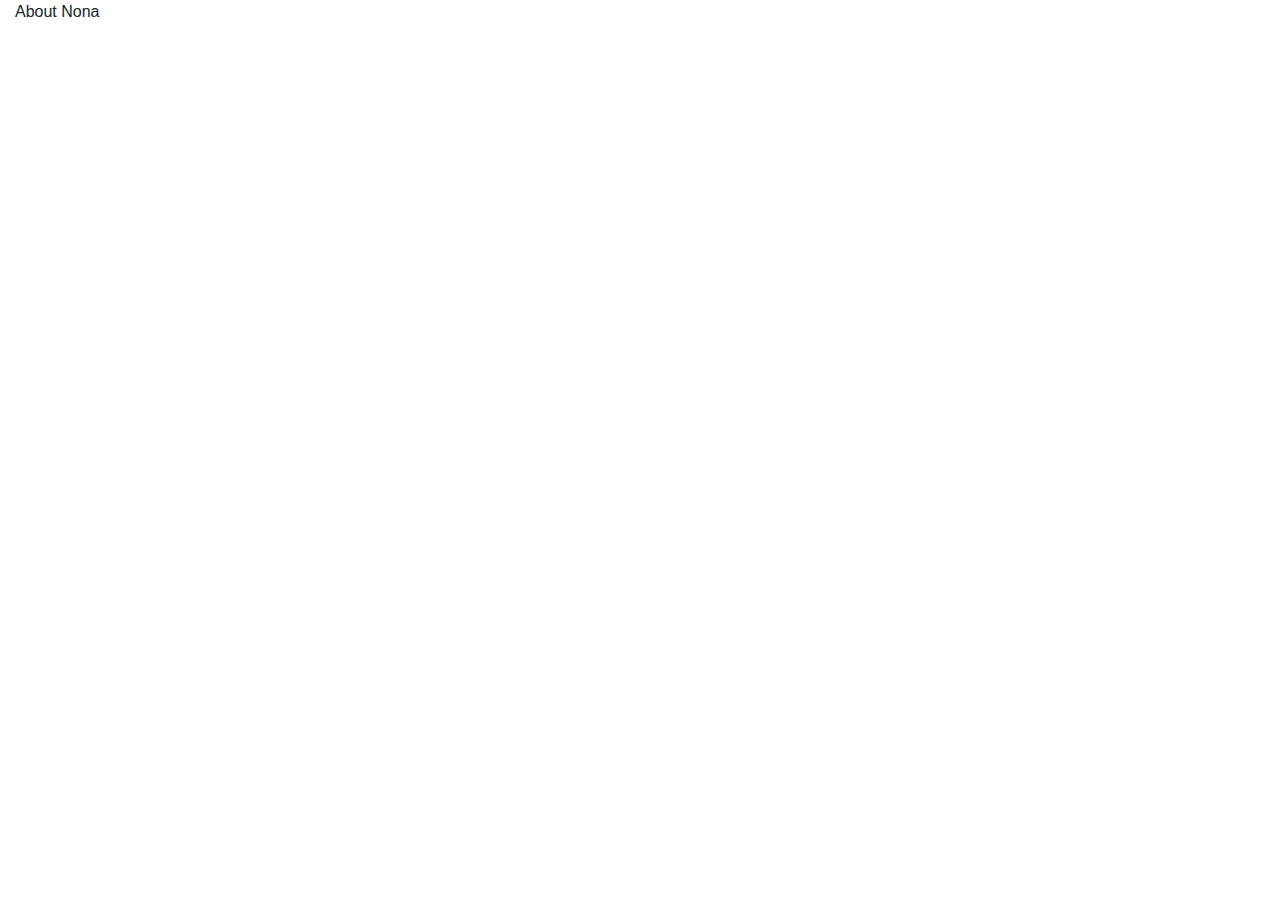
==== colorpicker.html @ 2b67b326 "started hyml, bootstrap" ====
<!DOCTYPE html>
<html lang="en">
<head>


    <title>INSTRUCTIONS</title>
    <meta charset="utf-8">
    <meta name="viewpoint" content="width=device-width, initial-scale=1">

      <link rel="stylesheet" type="text/css" href="colorpicker.css">

      <link rel="stylesheet" href="https://maxcdn.bootstrapcdn.com/bootstrap/4.3.1/css/bootstrap.min.css">

      <script src="https://ajax.googleapis.com/ajax/libs/jquery/3.4.1/jquery.min.js"></script>

      <script src="https://cdnjs.cloudflare.com/ajax/libs/popper.js/1.14.7/umd/popper.min.js"></script>

      <script src="https://maxcdn.bootstrapcdn.com/bootstrap/4.3.1/js/bootstrap.min.js"></script>


</head>

<body>

 <div class="container-fluid">
   <div class="row">
     <div class="col-sm-12">
       About Nona
     </div>
   </div>
 </div>

</body>
</html>
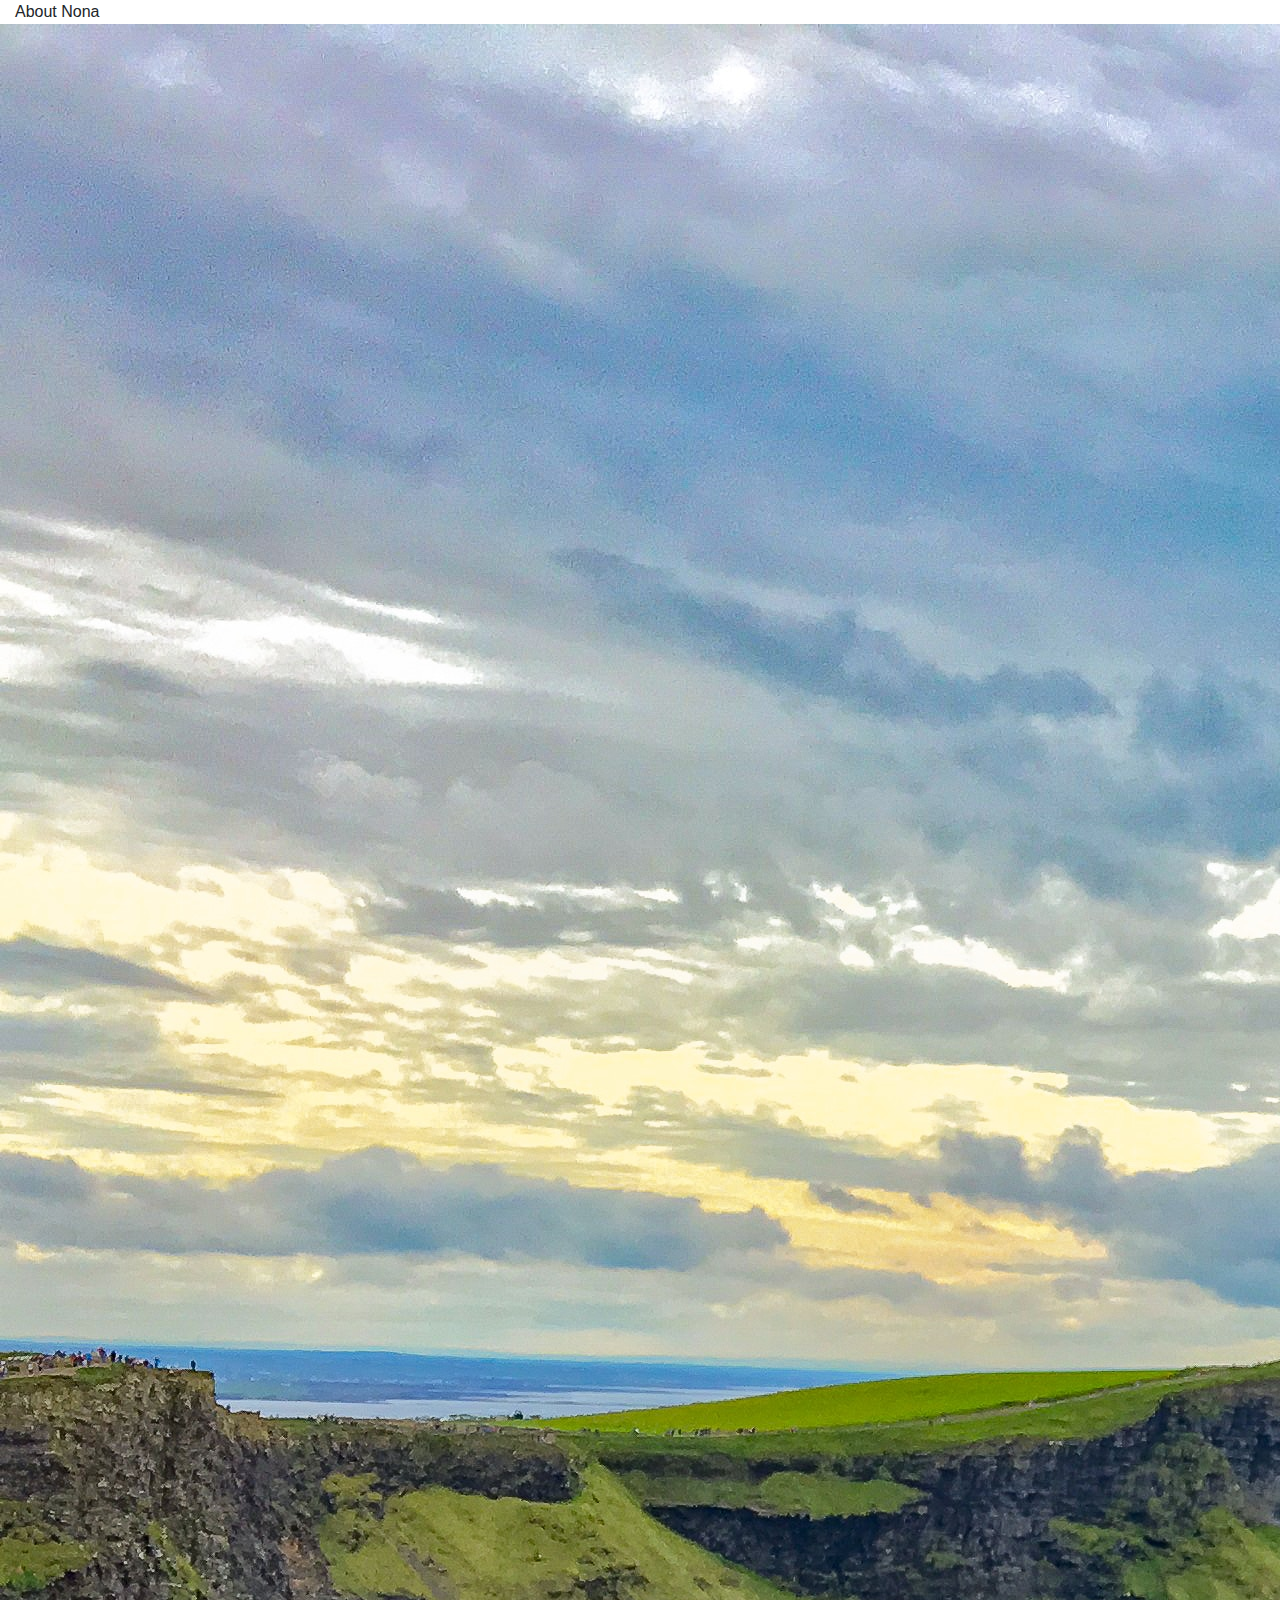
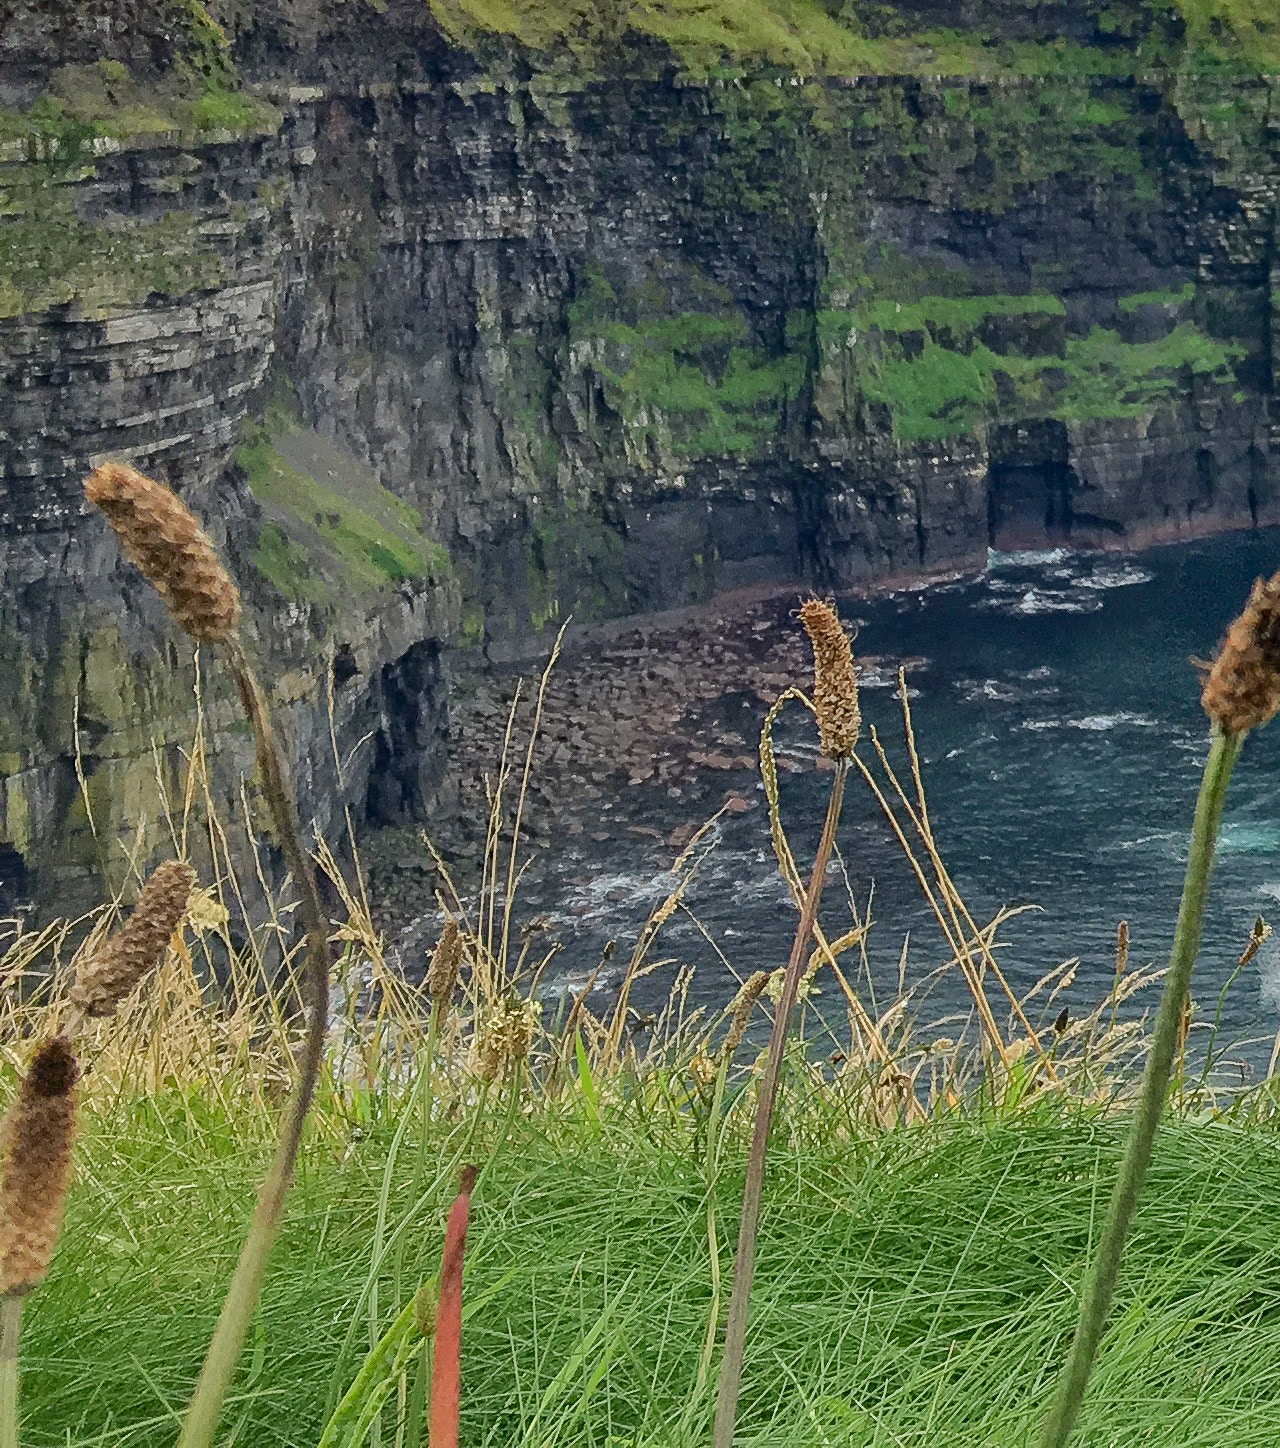
==== commit 54797974: "adding a cover image" ====
--- a/colorpicker.html
+++ b/colorpicker.html
@@ -19,7 +19,6 @@
 
 
 </head>
-
 <body>
 
  <div class="container-fluid">
@@ -30,5 +29,12 @@
    </div>
  </div>
 
+  <div class=row>
+    <div class="col-sm-12">
+      <img id=coverimage src="imgs/coverimage.jpg" alt="The Cliffs of Moher">
+    </div>
+  </div>
+
+
 </body>
 </html>
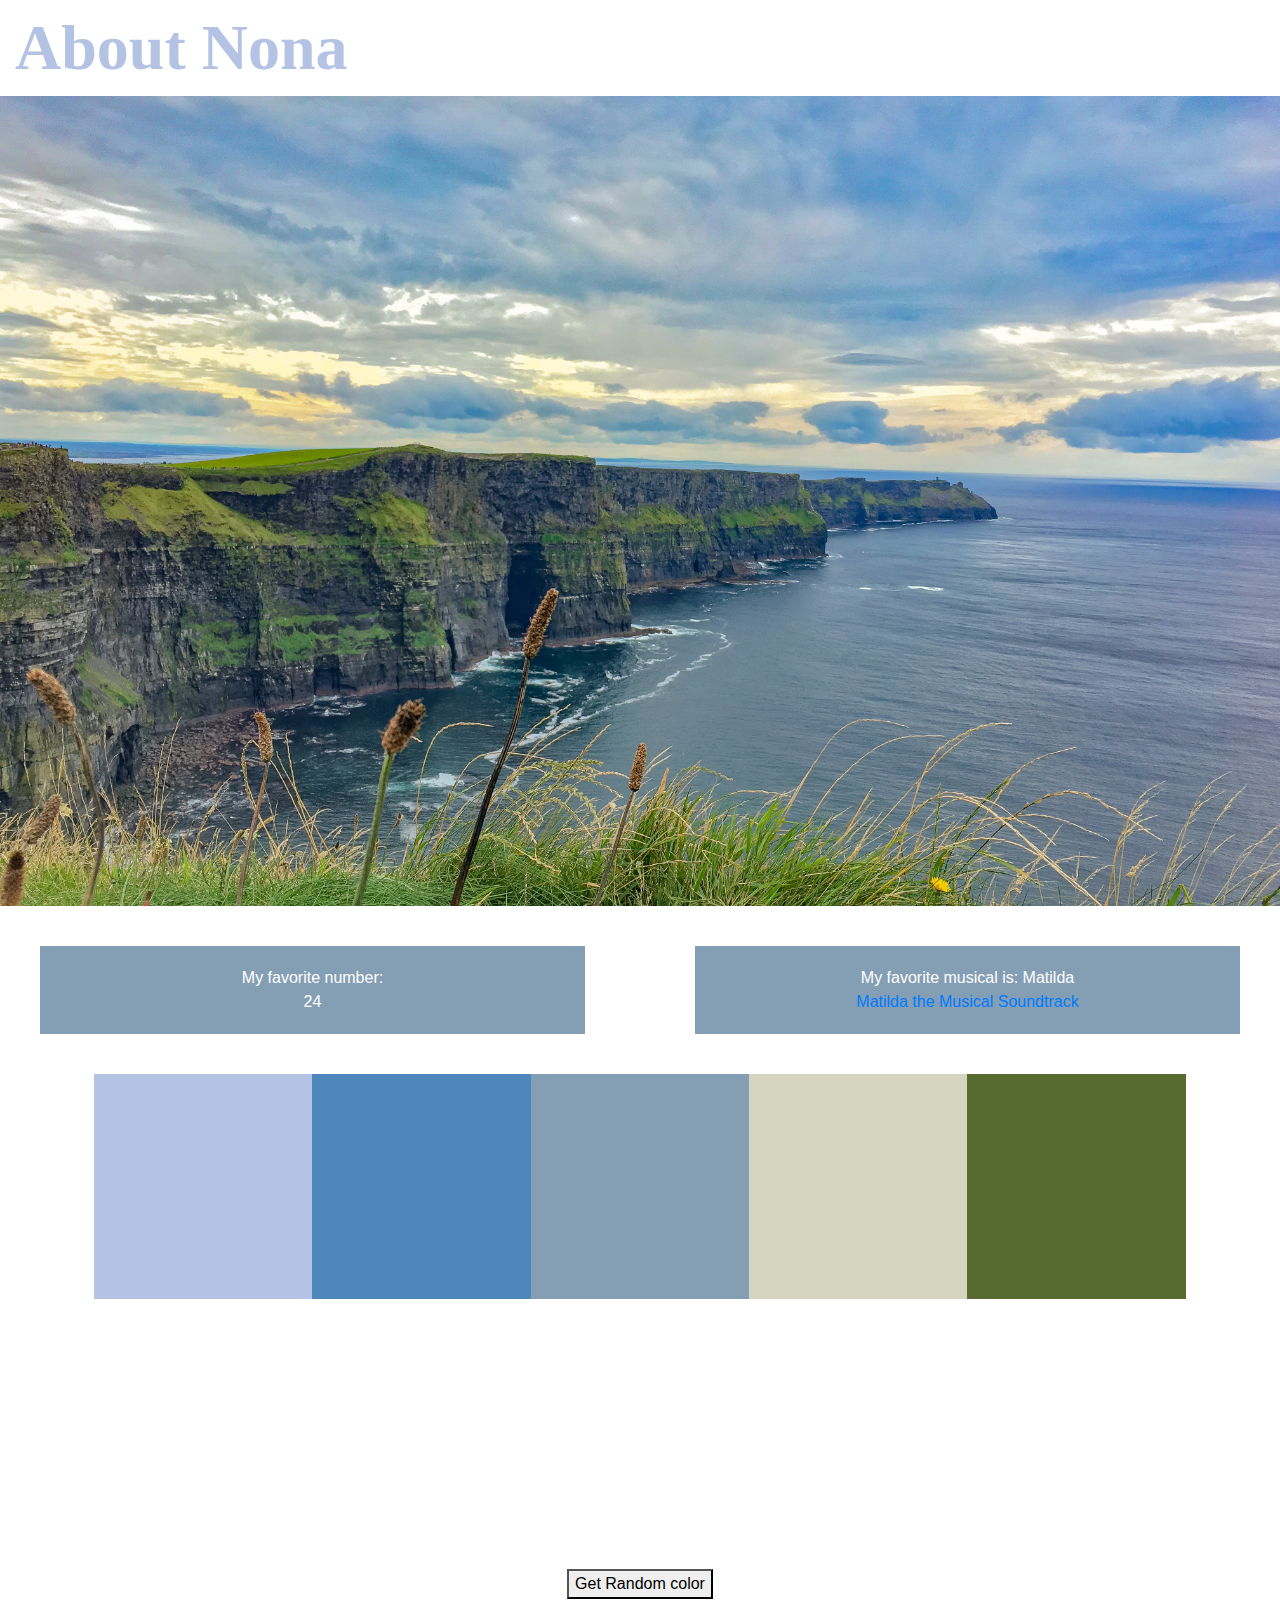
==== commit 1ffbce8a: "completed about nona site" ====
--- a/colorpicker.html
+++ b/colorpicker.html
@@ -17,14 +17,28 @@
 
       <script src="https://maxcdn.bootstrapcdn.com/bootstrap/4.3.1/js/bootstrap.min.js"></script>
 
+      <script>
+        function randomColor() {
+          var red = Math.floor(Math.random() * 256);
+          var green = Math.floor(Math.random() * 256);
+          var blue = Math.floor(Math.random() * 256);
 
+          var divtoedit = document.getElementById( 'pickacolor');
+          divtoedit.style.backgroundColor = 'rgb('+red+','+green+','+blue+')';
+
+          document.getElementById('colorGenerated').innerHTML = 'rgb('+red+','+green+','+blue+')';
+
+
+
+        }
+      </script>
 </head>
 <body>
 
  <div class="container-fluid">
    <div class="row">
      <div class="col-sm-12">
-       About Nona
+       <span id="title">About Nona</span>
      </div>
    </div>
  </div>
@@ -32,8 +46,54 @@
   <div class=row>
     <div class="col-sm-12">
       <img id=coverimage src="imgs/coverimage.jpg" alt="The Cliffs of Moher">
+      </div>
     </div>
   </div>
+
+  <div class="row">
+    <div class="col-sm-6">
+      <div class="halfrow">
+        My favorite number: <br/>
+        24
+      </div>
+    </div>
+
+    <div class="col-sm-6">
+      <div class="halfrow">
+        My favorite musical is: Matilda<br/>
+        <a href="https://www.youtube.com/watch?v=CI7JwIIr0pA&list=PLPPRtvSP8agVEiyjUFmwisvqXxysJeLRK">Matilda the Musical Soundtrack</a>
+
+      </div>
+   </div>
+ </div>
+
+
+ <div class="row">
+   <div class="col-sm-2 offset-sm-1 color" id="color1">
+   </div>
+   <div class="col-sm-2 color" id="color2">
+   </div>
+   <div class="col-sm-2 color" id="color3">
+   </div>
+   <div class="col-sm-2 color" id="color4">
+   </div>
+   <div class="col-sm-2 color" id="color5">
+   </div>
+ </div>
+
+ <div class="row">
+   <div class="col-sm-12" id="pickacolor">
+     <button class= "" onclick=randomColor()>
+       Get Random color
+     </button>
+     <br/><br/>
+     <p id="colorGenerated"></p>
+   </div>
+ <div/>
+
+
+
+
 
 
 </body>
--- a/colorpicker.css
+++ b/colorpicker.css
@@ -0,0 +1,51 @@
+#coverimage {
+    width:100%;
+    height:90vh;
+    object-fit: cover;
+}
+
+#title {
+  font-size: 4em;
+  color: #B4C3E4;
+  font-family: 'Georgia';
+  font-weight: bold;
+}
+
+
+.halfrow {
+  background-color: #849EB4;
+  color: white;
+  margin: 40px;
+  padding: 20px;
+  text-align: center;
+}
+
+
+.color {
+  height:25vh;
+  border:1px;
+}
+
+#color1 {
+  background-color: #B4C3E4;
+}
+#color2 {
+  background-color: #4E87BC;
+}
+#color3 {
+  background-color: #849EB4;
+}
+#color4 {
+  background-color: #D5D4BF;
+}
+#color5 {
+  background-color: #576B31;
+}
+
+#pickacolor {
+  height:60vh;
+  width: 100%;
+  padding-top:30vh;
+  text-align: center;
+  
+}
